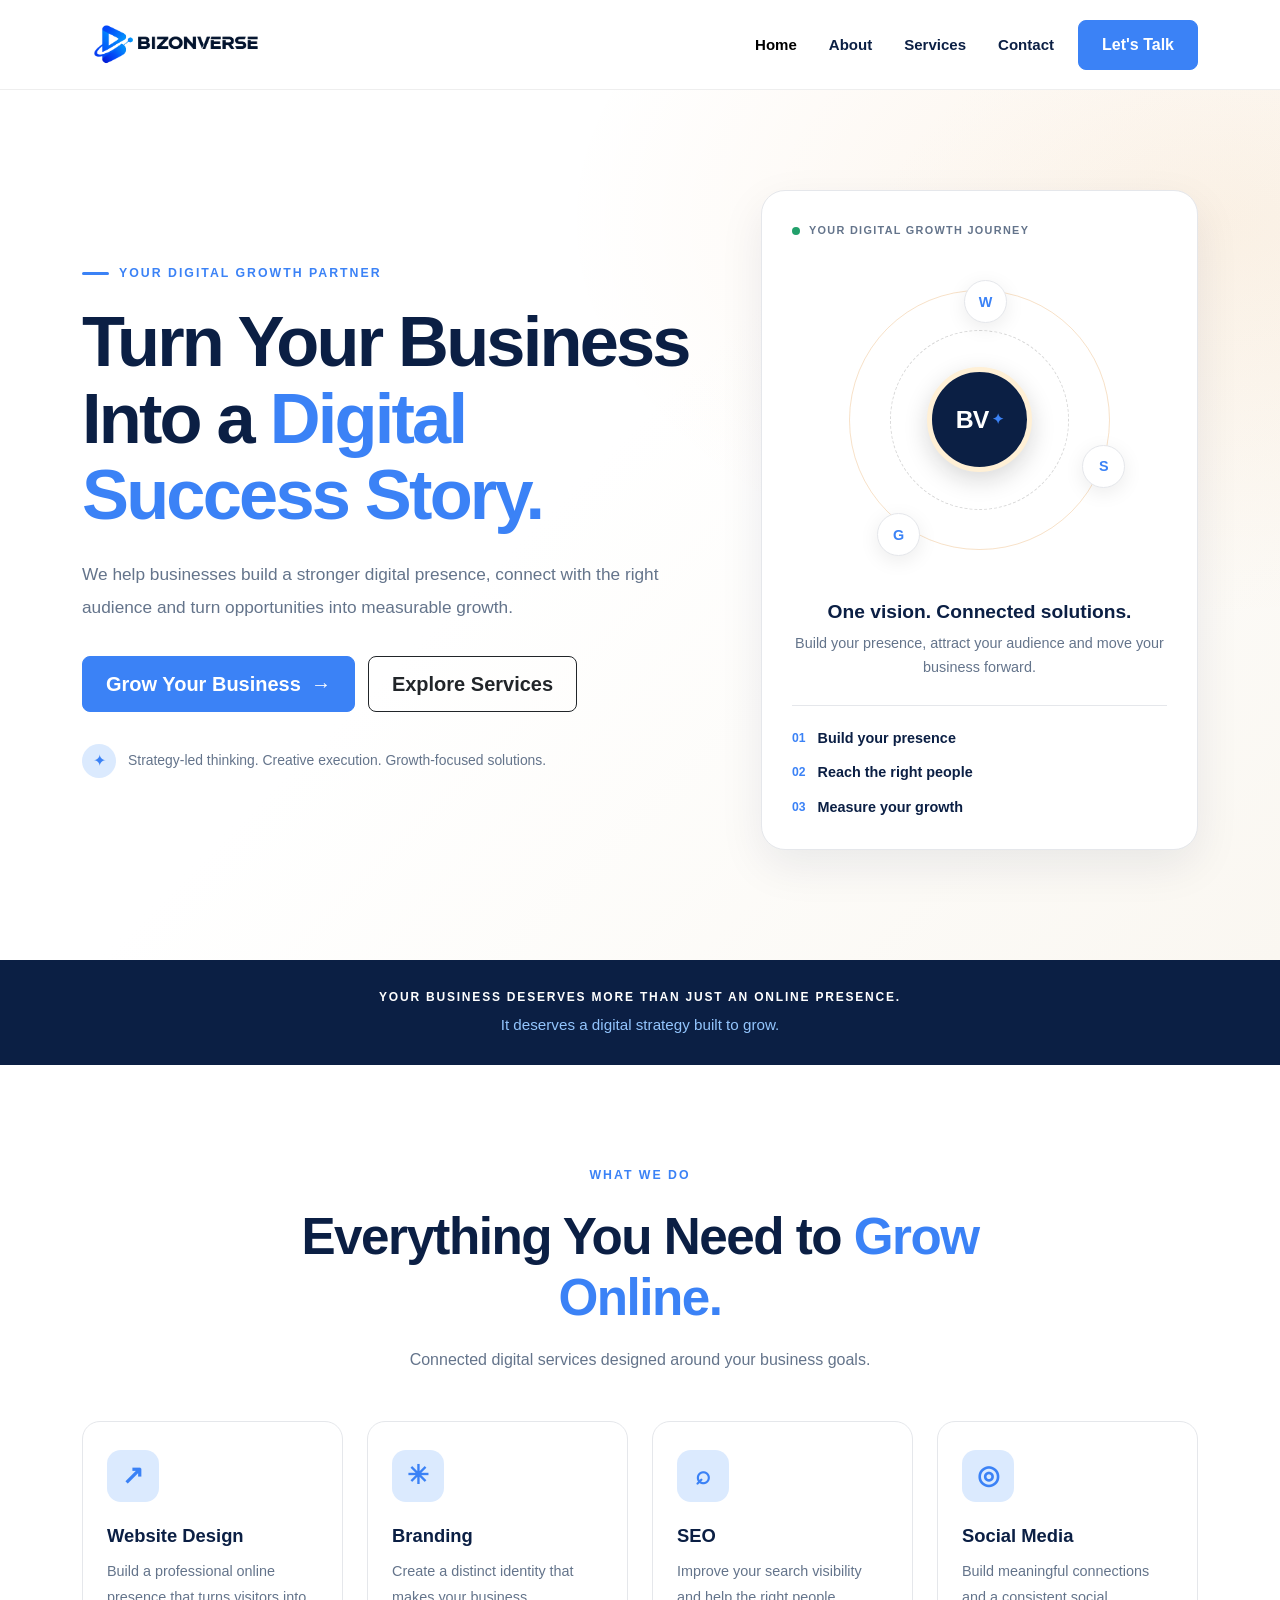
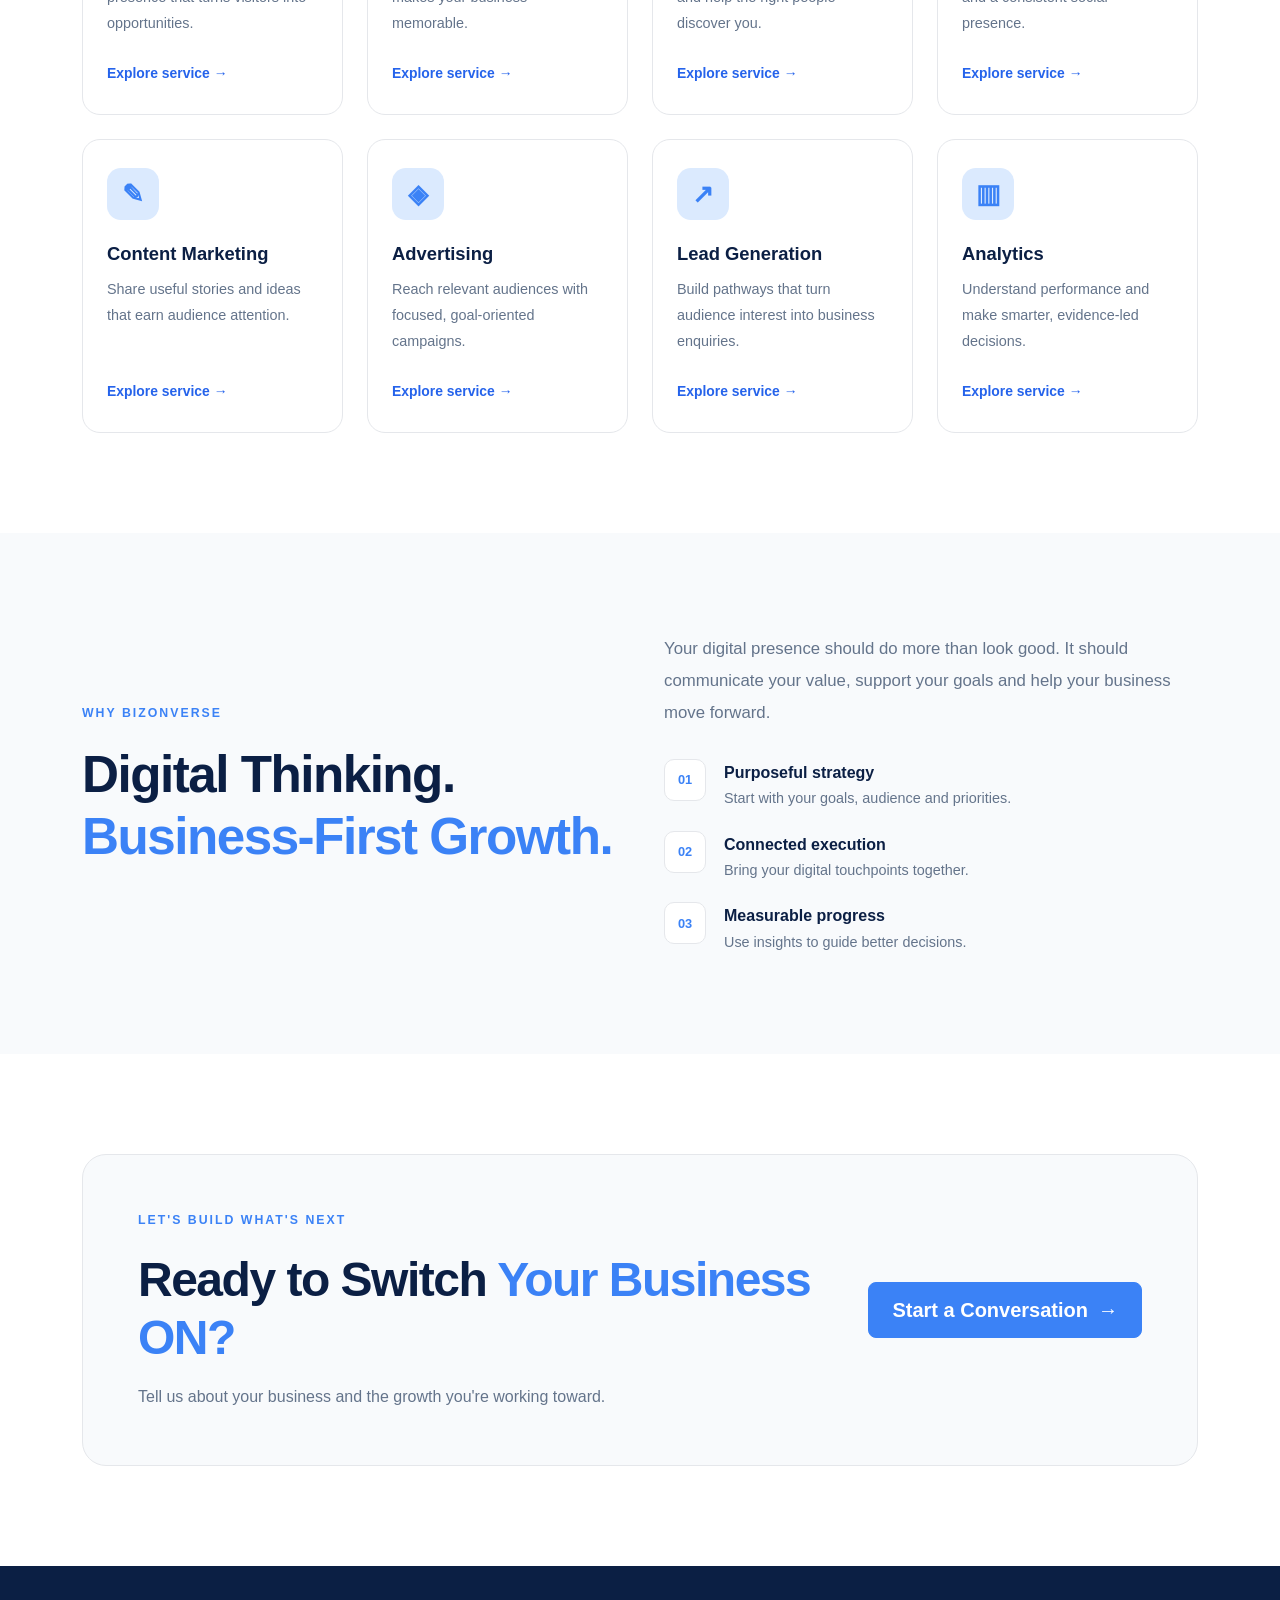
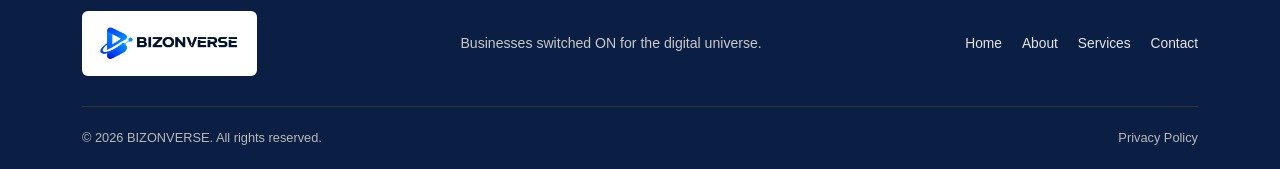
==== index.html @ 844cd247 "Initial BIZONVERSE static website" ====
<!DOCTYPE html>
<html lang="en">

<head>
    <meta charset="UTF-8">
    <meta name="viewport" content="width=device-width, initial-scale=1.0">
    <meta name="description"
        content="BIZONVERSE helps businesses grow with website design, branding, SEO, social media, content marketing, advertising, lead generation and analytics.">
    <meta name="theme-color" content="#111111">
    <title>BIZONVERSE | Your Digital Growth Partner</title>

    <!-- Bootstrap 5 -->
    <link href="https://cdn.jsdelivr.net/npm/bootstrap@5.3.3/dist/css/bootstrap.min.css" rel="stylesheet"
        integrity="sha384-QWTKZyjpPEjISv5WaRU9OFeRpok6YctnYmDr5pNlyT2bRjXh0JMhjY6hW+ALEwIH" crossorigin="anonymous">

    <link rel="stylesheet" href="css/style.css">
</head>

<body>

    <a class="skip-link" href="#main-content">Skip to content</a>

    <header class="site-header">
        <nav class="navbar navbar-expand-lg navbar-light bg-white">
            <div class="container">
                <a class="navbar-brand brand-name" href="index.html" aria-label="BIZONVERSE home">
                    <img src="assets/bizonverse-logo.png" alt="BIZONVERSE — Your Digital Growth Partner"
                        class="site-logo">
                </a>

                <button class="navbar-toggler" type="button" data-bs-toggle="collapse" data-bs-target="#mainNavigation"
                    aria-controls="mainNavigation" aria-expanded="false" aria-label="Toggle navigation">
                    <span class="navbar-toggler-icon"></span>
                </button>

                <div class="collapse navbar-collapse" id="mainNavigation">
                    <ul class="navbar-nav ms-auto align-items-lg-center gap-lg-3">
                        <li class="nav-item"><a class="nav-link active" aria-current="page" href="index.html">Home</a>
                        </li>
                        <li class="nav-item"><a class="nav-link" href="about.html">About</a></li>
                        <li class="nav-item"><a class="nav-link" href="services.html">Services</a></li>
                        <li class="nav-item"><a class="nav-link" href="contact.html">Contact</a></li>
                        <li class="nav-item">
                            <a class="btn btn-brand nav-cta" href="#contact">Let's Talk</a>
                        </li>
                    </ul>
                </div>
            </div>
        </nav>
    </header>

    <main id="main-content">

        <section class="hero-section">
            <div class="container">
                <div class="row align-items-center g-5">
                    <div class="col-lg-7">
                        <p class="eyebrow"><span></span> YOUR DIGITAL GROWTH PARTNER</p>

                        <h1>
                            Turn Your Business Into a
                            <span class="highlight">Digital Success Story.</span>
                        </h1>

                        <p class="hero-description">
                            We help businesses build a stronger digital presence,
                            connect with the right audience and turn opportunities
                            into measurable growth.
                        </p>

                        <div class="hero-actions">
                            <a class="btn btn-brand btn-lg" href="#contact">Grow Your Business <span
                                    aria-hidden="true">→</span></a>
                            <a class="btn btn-outline-dark btn-lg" href="#services">Explore Services</a>
                        </div>

                        <div class="hero-proof">
                            <span class="proof-icon" aria-hidden="true">✦</span>
                            <p>Strategy-led thinking. Creative execution. Growth-focused solutions.</p>
                        </div>
                    </div>

                    <div class="col-lg-5">
                        <div class="growth-card">
                            <div class="growth-card-top">
                                <span class="status-dot"></span>
                                <span>YOUR DIGITAL GROWTH JOURNEY</span>
                            </div>

                            <div class="growth-orbit" aria-hidden="true">
                                <div class="orbit orbit-one"></div>
                                <div class="orbit orbit-two"></div>
                                <div class="orbit-center">BV<span>✦</span></div>
                                <span class="orbit-node node-one">W</span>
                                <span class="orbit-node node-two">S</span>
                                <span class="orbit-node node-three">G</span>
                            </div>

                            <h2>One vision. Connected solutions.</h2>
                            <p>Build your presence, attract your audience and move your business forward.</p>

                            <div class="growth-steps">
                                <div><span>01</span> Build your presence</div>
                                <div><span>02</span> Reach the right people</div>
                                <div><span>03</span> Measure your growth</div>
                            </div>
                        </div>
                    </div>
                </div>
            </div>
        </section>

        <section class="intro-strip">
            <div class="container">
                <p>YOUR BUSINESS DESERVES MORE THAN JUST AN ONLINE PRESENCE.</p>
                <span>It deserves a digital strategy built to grow.</span>
            </div>
        </section>

        <section class="section-padding services-section" id="services">
            <div class="container">
                <div class="section-heading">
                    <p class="eyebrow">WHAT WE DO</p>
                    <h2>Everything You Need to <span class="highlight">Grow Online.</span></h2>
                    <p>Connected digital services designed around your business goals.</p>
                </div>

                <div class="row g-4">
                    <div class="col-md-6 col-lg-3">
                        <article class="service-card">
                            <div class="service-icon" aria-hidden="true">↗</div>
                            <h3>Website Design</h3>
                            <p>Build a professional online presence that turns visitors into opportunities.</p>
                            <a href="#contact" aria-label="Enquire about Website Design">Explore service →</a>
                        </article>
                    </div>

                    <div class="col-md-6 col-lg-3">
                        <article class="service-card">
                            <div class="service-icon" aria-hidden="true">✳</div>
                            <h3>Branding</h3>
                            <p>Create a distinct identity that makes your business memorable.</p>
                            <a href="#contact" aria-label="Enquire about Branding">Explore service →</a>
                        </article>
                    </div>

                    <div class="col-md-6 col-lg-3">
                        <article class="service-card">
                            <div class="service-icon" aria-hidden="true">⌕</div>
                            <h3>SEO</h3>
                            <p>Improve your search visibility and help the right people discover you.</p>
                            <a href="#contact" aria-label="Enquire about SEO">Explore service →</a>
                        </article>
                    </div>

                    <div class="col-md-6 col-lg-3">
                        <article class="service-card">
                            <div class="service-icon" aria-hidden="true">◎</div>
                            <h3>Social Media</h3>
                            <p>Build meaningful connections and a consistent social presence.</p>
                            <a href="#contact" aria-label="Enquire about Social Media">Explore service →</a>
                        </article>
                    </div>

                    <div class="col-md-6 col-lg-3">
                        <article class="service-card">
                            <div class="service-icon" aria-hidden="true">✎</div>
                            <h3>Content Marketing</h3>
                            <p>Share useful stories and ideas that earn audience attention.</p>
                            <a href="#contact" aria-label="Enquire about Content Marketing">Explore service →</a>
                        </article>
                    </div>

                    <div class="col-md-6 col-lg-3">
                        <article class="service-card">
                            <div class="service-icon" aria-hidden="true">◈</div>
                            <h3>Advertising</h3>
                            <p>Reach relevant audiences with focused, goal-oriented campaigns.</p>
                            <a href="#contact" aria-label="Enquire about Advertising">Explore service →</a>
                        </article>
                    </div>

                    <div class="col-md-6 col-lg-3">
                        <article class="service-card">
                            <div class="service-icon" aria-hidden="true">↗</div>
                            <h3>Lead Generation</h3>
                            <p>Build pathways that turn audience interest into business enquiries.</p>
                            <a href="#contact" aria-label="Enquire about Lead Generation">Explore service →</a>
                        </article>
                    </div>

                    <div class="col-md-6 col-lg-3">
                        <article class="service-card">
                            <div class="service-icon" aria-hidden="true">▥</div>
                            <h3>Analytics</h3>
                            <p>Understand performance and make smarter, evidence-led decisions.</p>
                            <a href="#contact" aria-label="Enquire about Analytics">Explore service →</a>
                        </article>
                    </div>
                </div>
            </div>
        </section>

        <section class="about-section section-padding" id="about">
            <div class="container">
                <div class="row align-items-center g-5">
                    <div class="col-lg-6">
                        <p class="eyebrow">WHY BIZONVERSE</p>
                        <h2>Digital Thinking.<br><span class="highlight">Business-First Growth.</span></h2>
                    </div>
                    <div class="col-lg-6">
                        <p class="about-copy">
                            Your digital presence should do more than look good.
                            It should communicate your value, support your goals and
                            help your business move forward.
                        </p>
                        <div class="value-list">
                            <div><span>01</span>
                                <p><strong>Purposeful strategy</strong><br>Start with your goals, audience and
                                    priorities.</p>
                            </div>
                            <div><span>02</span>
                                <p><strong>Connected execution</strong><br>Bring your digital touchpoints together.</p>
                            </div>
                            <div><span>03</span>
                                <p><strong>Measurable progress</strong><br>Use insights to guide better decisions.</p>
                            </div>
                        </div>
                    </div>
                </div>
            </div>
        </section>

        <section class="contact-section section-padding" id="contact">
            <div class="container">
                <div class="contact-panel">
                    <div>
                        <p class="eyebrow">LET'S BUILD WHAT'S NEXT</p>
                        <h2>Ready to Switch <span class="highlight">Your Business ON?</span></h2>
                        <p>Tell us about your business and the growth you're working toward.</p>
                    </div>
                    <a class="btn btn-brand btn-lg" href="https://www.bizonverse.com/contact/">Start a Conversation
                        <span aria-hidden="true">→</span></a>
                </div>
            </div>
        </section>

    </main>

    <footer class="site-footer">
        <div class="container">
            <div class="footer-main">
                <a class="navbar-brand brand-name footer-brand" href="#main-content" aria-label="BIZONVERSE home">
                    <img src="assets/bizonverse-logo.png" alt="BIZONVERSE — Your Digital Growth Partner"
                        class="site-logo footer-logo">
                </a>
                <p>Businesses switched ON for the digital universe.</p>
                <div class="footer-links">
                    <a href="index.html">Home</a>
                    <a href="about.html">About</a>
                    <a href="services.html">Services</a>
                    <a href="contact.html">Contact</a>
                </div>
            </div>
            <div class="footer-bottom">
                <p>© <span id="current-year">2026</span> BIZONVERSE. All rights reserved.</p>
                <a href="privacy-policy.html">Privacy Policy</a>
            </div>
        </div>
    </footer>

    <script src="https://cdn.jsdelivr.net/npm/bootstrap@5.3.3/dist/js/bootstrap.bundle.min.js"
        integrity="sha384-YvpcrYf0tY3lHB60NNkmXc5s9fDVZLESaAA55NDzOxhy9GkcIdslK1eN7N6jIeHz"
        crossorigin="anonymous"></script>
    <script src="js/main.js"></script>
</body>

</html>
---- css/style.css ----
:root {
  --bv-navy: #0B1F44;
  --bv-blue: #3B82F6;
  --bv-blue-hover: #2563EB;
  --bv-white: #FFFFFF;
  --bv-border: #E5E7EB;
  --bv-surface: #F8FAFC;
  --bv-dark-surface: #061329;
  --bv-text: #0B1F44;
  --bv-muted: #64748B;
  --bv-font: Inter, -apple-system, BlinkMacSystemFont, "Segoe UI", sans-serif;
  --bv-radius: 18px;
  --bv-shadow: 0 16px 45px rgba(11, 31, 68, 0.08);
}

* {
  box-sizing: border-box;
}

html {
  scroll-behavior: smooth;
  scroll-padding-top: 90px;
}

body {
  margin: 0;
  color: var(--bv-text);
  background: var(--bv-white);
  font-family: var(--bv-font);
  font-size: 16px;
  line-height: 1.7;
  -webkit-font-smoothing: antialiased;
}

a {
  color: inherit;
  text-decoration: none;
}

a:focus-visible,
button:focus-visible {
  outline: 3px solid var(--bv-blue);
  outline-offset: 4px;
}

.skip-link {
  position: absolute;
  top: -100px;
  left: 16px;
  z-index: 2000;
  padding: 10px 16px;
  color: var(--bv-white);
  background: var(--bv-navy);
  border-radius: 8px;
}

.skip-link:focus {
  top: 12px;
}

.site-header {
  position: sticky;
  top: 0;
  z-index: 1020;
  background: var(--bv-white);
  border-bottom: 1px solid rgba(17, 17, 17, 0.07);
}

.navbar {
  min-height: 82px;
}

.brand-name {
  color: var(--bv-navy);
  font-size: 1.45rem;
  font-weight: 850;
  letter-spacing: -1px;
}

.brand-name span:first-child {
  color: var(--bv-blue);
}

.brand-name .brand-dot {
  color: var(--bv-blue);
}

.navbar-nav .nav-link {
  color: var(--bv-text);
  font-size: 0.94rem;
  font-weight: 600;
  transition: color 0.2s ease;
}

.navbar-nav .nav-link:hover {
  color: var(--bv-blue);
}

.btn-brand {
  display: inline-flex;
  align-items: center;
  justify-content: center;
  gap: 10px;
  padding: 12px 23px;
  color: var(--bv-white);
  background: var(--bv-blue);
  border: 1px solid var(--bv-blue);
  border-radius: 8px;
  font-weight: 700;
  transition: background 0.2s ease, transform 0.2s ease;
}

.btn-brand:hover {
  color: var(--bv-white);
  background: var(--bv-blue-hover);
  border-color: var(--bv-blue-hover);
  transform: translateY(-2px);
}

.btn-outline-dark {
  padding: 12px 23px;
  border-radius: 8px;
  font-weight: 700;
}

.hero-section {
  position: relative;
  overflow: hidden;
  padding: 100px 0 110px;
  background:
    radial-gradient(ellipse at 95% 15%, rgba(217, 119, 6, 0.09), transparent 38%),
    linear-gradient(135deg, #FFFFFF 45%, #FAF7F1 100%);
}

.eyebrow {
  display: flex;
  align-items: center;
  gap: 10px;
  margin-bottom: 20px;
  color: var(--bv-blue);
  font-size: 0.77rem;
  font-weight: 800;
  letter-spacing: 2px;
}

.eyebrow > span {
  width: 27px;
  height: 3px;
  background: var(--bv-blue);
  border-radius: 4px;
}

.hero-section h1 {
  max-width: 740px;
  margin-bottom: 24px;
  color: var(--bv-navy);
  font-size: clamp(2.7rem, 5.5vw, 4.7rem);
  font-weight: 850;
  letter-spacing: -2.8px;
  line-height: 1.09;
}

.highlight {
  color: var(--bv-blue);
}

.hero-description {
  max-width: 590px;
  margin-bottom: 32px;
  color: var(--bv-muted);
  font-size: 1.08rem;
  line-height: 1.9;
}

.hero-actions {
  display: flex;
  flex-wrap: wrap;
  gap: 13px;
}

.hero-proof {
  display: flex;
  align-items: center;
  gap: 12px;
  margin-top: 32px;
}

.proof-icon {
  display: grid;
  flex-shrink: 0;
  width: 34px;
  height: 34px;
  place-items: center;
  color: var(--bv-blue);
  background: #DBEAFE;
  border-radius: 50%;
}

.hero-proof p {
  margin: 0;
  color: var(--bv-muted);
  font-size: 0.87rem;
}

.growth-card {
  position: relative;
  overflow: hidden;
  padding: 30px;
  background: var(--bv-white);
  border: 1px solid var(--bv-border);
  border-radius: 24px;
  box-shadow: var(--bv-shadow);
}

.growth-card-top {
  display: flex;
  align-items: center;
  gap: 9px;
  color: var(--bv-muted);
  font-size: 0.68rem;
  font-weight: 800;
  letter-spacing: 1.3px;
}

.status-dot {
  width: 8px;
  height: 8px;
  background: #22A06B;
  border-radius: 50%;
}

.growth-orbit {
  position: relative;
  display: grid;
  width: min(100%, 310px);
  aspect-ratio: 1;
  margin: 25px auto;
  place-items: center;
}

.orbit {
  position: absolute;
  border: 1px solid rgba(217, 119, 6, 0.22);
  border-radius: 50%;
}

.orbit-one {
  inset: 8%;
}

.orbit-two {
  inset: 21%;
  border-style: dashed;
  border-color: rgba(17, 17, 17, 0.16);
}

.orbit-center {
  display: flex;
  align-items: center;
  justify-content: center;
  gap: 4px;
  width: 105px;
  height: 105px;
  color: var(--bv-white);
  background: var(--bv-navy);
  border: 5px solid #FFF0D6;
  border-radius: 50%;
  font-size: 1.55rem;
  font-weight: 850;
  letter-spacing: -1px;
  box-shadow: 0 8px 25px rgba(17, 17, 17, 0.16);
}

.orbit-center span {
  color: var(--bv-blue);
  font-size: 0.85rem;
}

.orbit-node {
  position: absolute;
  display: grid;
  width: 43px;
  height: 43px;
  place-items: center;
  color: var(--bv-blue);
  background: var(--bv-white);
  border: 1px solid var(--bv-border);
  border-radius: 50%;
  font-size: 0.9rem;
  font-weight: 800;
  box-shadow: 0 5px 20px rgba(17, 17, 17, 0.08);
}

.node-one {
  top: 5%;
  left: 45%;
}

.node-two {
  right: 3%;
  bottom: 28%;
}

.node-three {
  bottom: 6%;
  left: 17%;
}

.growth-card h2 {
  color: var(--bv-navy);
  font-size: 1.2rem;
  font-weight: 800;
  text-align: center;
}

.growth-card > p {
  color: var(--bv-muted);
  font-size: 0.9rem;
  text-align: center;
}

.growth-steps {
  display: grid;
  gap: 10px;
  margin-top: 25px;
  padding-top: 20px;
  border-top: 1px solid var(--bv-border);
}

.growth-steps div {
  display: flex;
  align-items: center;
  gap: 12px;
  font-size: 0.9rem;
  font-weight: 600;
}

.growth-steps span {
  color: var(--bv-blue);
  font-size: 0.76rem;
  font-weight: 850;
}

.intro-strip {
  padding: 27px 0;
  color: var(--bv-white);
  background: var(--bv-navy);
  text-align: center;
}

.intro-strip p {
  margin-bottom: 3px;
  font-size: 0.75rem;
  font-weight: 800;
  letter-spacing: 1.8px;
}

.intro-strip span {
  color: #93C5FD;
  font-size: 0.95rem;
}

.section-padding {
  padding: 100px 0;
}

.services-section {
  background: var(--bv-white);
}

.section-heading {
  max-width: 720px;
  margin: 0 auto 48px;
  text-align: center;
}

.section-heading .eyebrow {
  justify-content: center;
}

.section-heading h2,
.about-section h2,
.contact-panel h2 {
  margin-bottom: 17px;
  color: var(--bv-navy);
  font-size: clamp(2rem, 4vw, 3.25rem);
  font-weight: 850;
  letter-spacing: -1.5px;
  line-height: 1.2;
}

.section-heading > p:last-child {
  color: var(--bv-muted);
}

.service-card {
  height: 100%;
  padding: 28px 24px;
  background: var(--bv-white);
  border: 1px solid var(--bv-border);
  border-radius: var(--bv-radius);
  transition: transform 0.25s ease, box-shadow 0.25s ease, border-color 0.25s ease;
}

.service-card:hover {
  transform: translateY(-6px);
  border-color: #93C5FD;
  box-shadow: var(--bv-shadow);
}

.service-icon {
  display: grid;
  width: 52px;
  height: 52px;
  margin-bottom: 23px;
  place-items: center;
  color: var(--bv-blue);
  background: #DBEAFE;
  border-radius: 14px;
  font-size: 1.65rem;
  font-weight: 700;
}

.service-card h3 {
  margin-bottom: 12px;
  color: var(--bv-navy);
  font-size: 1.15rem;
  font-weight: 800;
}

.service-card p {
  min-height: 82px;
  margin-bottom: 18px;
  color: var(--bv-muted);
  font-size: 0.9rem;
  line-height: 1.8;
}

.service-card a {
  color: var(--bv-blue-hover);
  font-size: 0.87rem;
  font-weight: 800;
}

.service-card a:hover {
  color: var(--bv-navy);
}

.about-section {
  background: var(--bv-surface);
}

.about-copy {
  margin-bottom: 30px;
  color: var(--bv-muted);
  font-size: 1.05rem;
  line-height: 1.9;
}

.value-list {
  display: grid;
  gap: 20px;
}

.value-list > div {
  display: flex;
  align-items: flex-start;
  gap: 18px;
}

.value-list > div > span {
  display: grid;
  flex-shrink: 0;
  width: 42px;
  height: 42px;
  place-items: center;
  color: var(--bv-blue);
  background: var(--bv-white);
  border: 1px solid var(--bv-border);
  border-radius: 10px;
  font-size: 0.8rem;
  font-weight: 850;
}

.value-list p {
  margin: 0;
  color: var(--bv-muted);
  font-size: 0.9rem;
}

.value-list strong {
  color: var(--bv-navy);
  font-size: 1rem;
}

.contact-section {
  background: var(--bv-white);
}

.contact-panel {
  display: flex;
  align-items: center;
  justify-content: space-between;
  gap: 35px;
  padding: 55px;
  background: #F8FAFC;
  border: 1px solid #E5E7EB;
  border-radius: 24px;
}

.contact-panel > div {
  max-width: 680px;
}

.contact-panel h2 {
  font-size: clamp(2rem, 4vw, 3rem);
}

.contact-panel p:last-child {
  margin-bottom: 0;
  color: var(--bv-muted);
}

.site-footer {
  padding: 45px 0 20px;
  color: #E5E5E5;
  background: var(--bv-navy);
}

.footer-main {
  display: flex;
  align-items: center;
  justify-content: space-between;
  flex-wrap: wrap;
  gap: 20px;
  padding-bottom: 30px;
}

.footer-brand {
  color: var(--bv-white);
}

.footer-main > p {
  margin: 0;
  color: #C8C8C8;
  font-size: 0.88rem;
}

.footer-links {
  display: flex;
  flex-wrap: wrap;
  gap: 20px;
  font-size: 0.86rem;
}

.footer-links a:hover,
.footer-bottom a:hover {
  color: #93C5FD;
}

.footer-bottom {
  display: flex;
  align-items: center;
  justify-content: space-between;
  flex-wrap: wrap;
  gap: 12px;
  padding-top: 20px;
  border-top: 1px solid #353535;
  color: #B8B8B8;
  font-size: 0.8rem;
}

.footer-bottom p {
  margin: 0;
}

@media (max-width: 991.98px) {
  .hero-section {
    padding: 75px 0;
  }

  .navbar-collapse {
    padding: 18px 0;
  }

  .navbar-nav {
    align-items: stretch !important;
  }

  .navbar-nav .nav-cta {
    margin-top: 8px;
  }

  .contact-panel {
    align-items: flex-start;
    flex-direction: column;
    padding: 38px;
  }
}

@media (max-width: 575.98px) {
  .navbar {
    min-height: 72px;
  }

  .brand-name {
    font-size: 1.25rem;
  }

  .hero-section {
    padding: 58px 0;
  }

  .hero-section h1 {
    font-size: clamp(2.35rem, 11vw, 3.4rem);
    letter-spacing: -1.8px;
  }

  .hero-description {
    font-size: 1rem;
  }

  .hero-actions {
    flex-direction: column;
    align-items: stretch;
  }

  .hero-actions .btn {
    width: 100%;
  }

  .growth-card {
    padding: 23px 18px;
  }

  .section-padding {
    padding: 68px 0;
  }

  .section-heading {
    margin-bottom: 34px;
  }

  .service-card {
    padding: 24px;
  }

  .service-card p {
    min-height: 0;
  }

  .contact-panel {
    padding: 28px 22px;
  }

  .contact-panel .btn {
    width: 100%;
    padding-inline: 12px;
    font-size: 0.95rem;
  }

  .footer-main,
  .footer-bottom {
    align-items: flex-start;
    flex-direction: column;
  }

  .footer-links {
    gap: 16px;
  }
}

@media (prefers-reduced-motion: reduce) {
  *,
  *::before,
  *::after {
    scroll-behavior: auto !important;
    animation-duration: 0.01ms !important;
    transition-duration: 0.01ms !important;
  }
}



.site-logo {
  display: block;
  width: 190px;
  max-width: 100%;
  height: auto;
  object-fit: contain;
}


.footer-logo {
  width: 175px;
  background: #FFFFFF;
  padding: 6px 8px;
  border-radius: 6px;
}


@media (max-width: 575.98px) {
  .site-logo {
    width: 155px;
  }

  .footer-logo {
    width: 150px;
  }
}
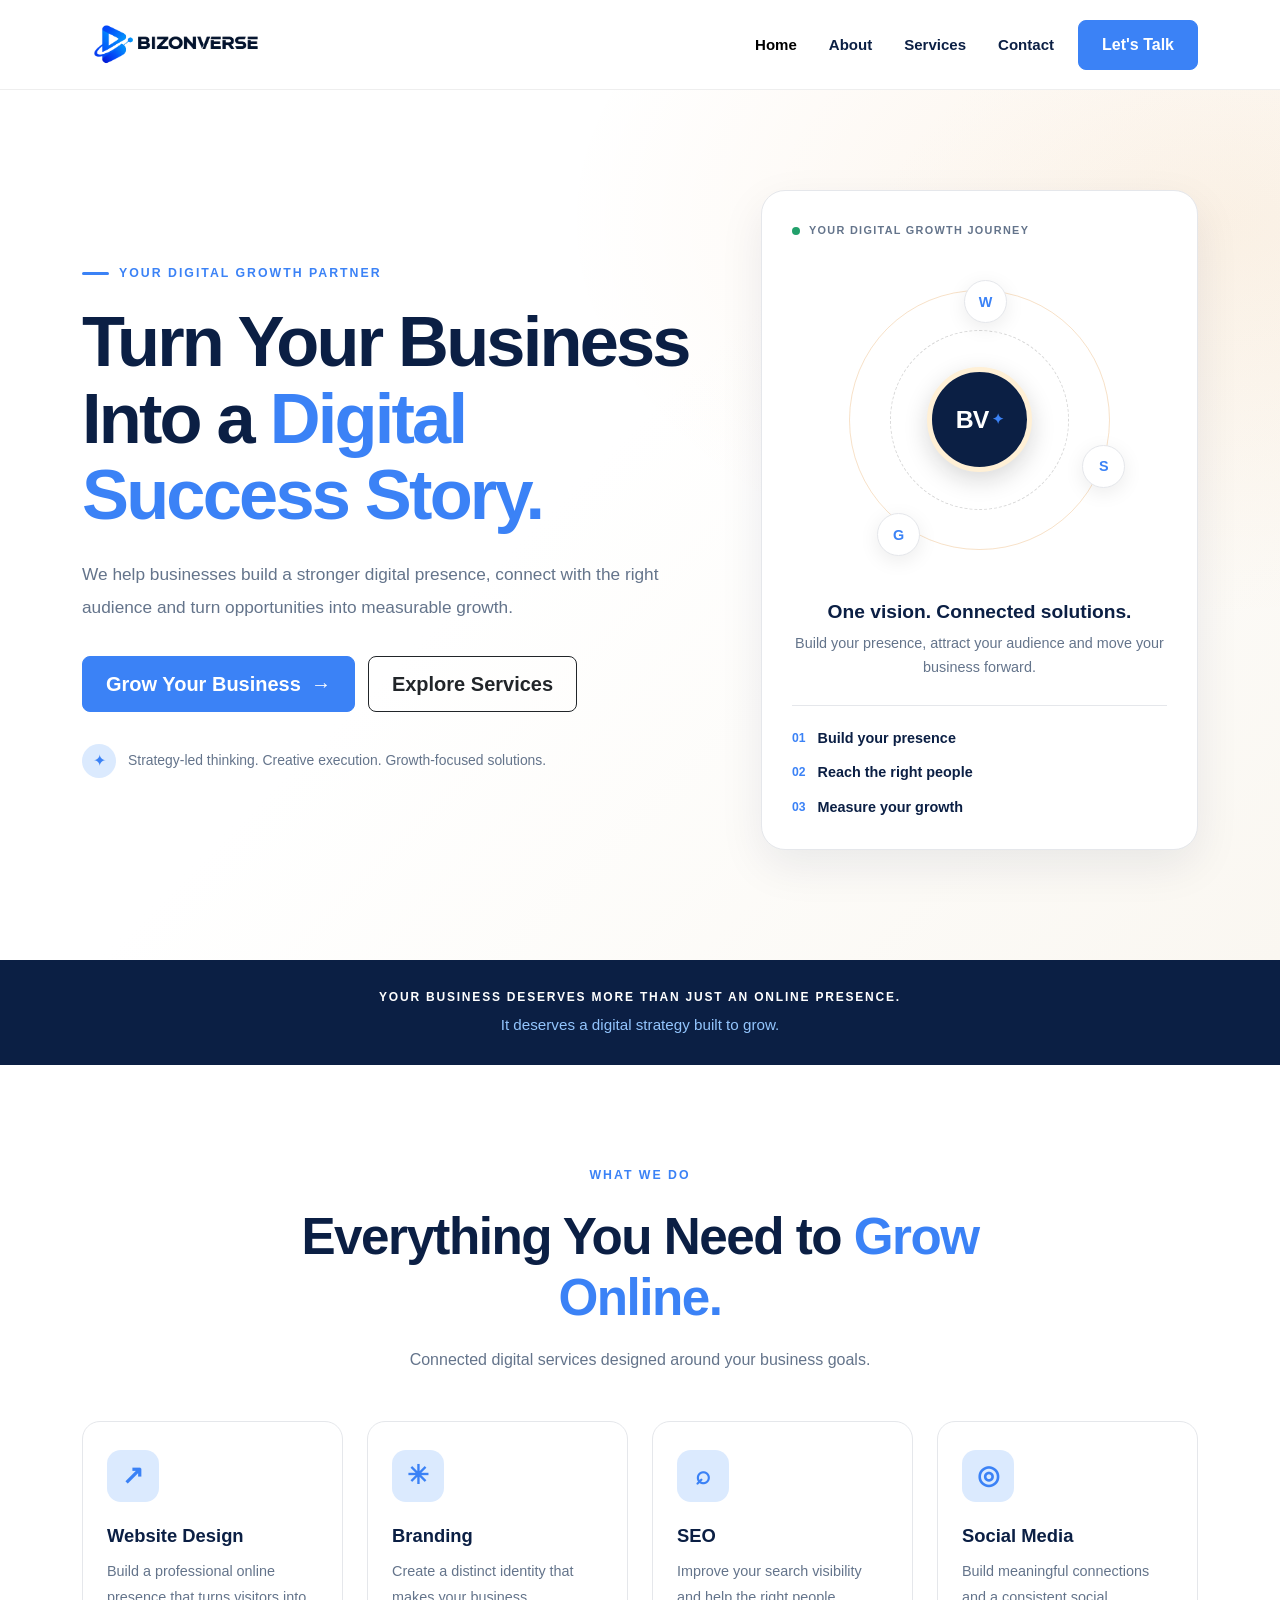
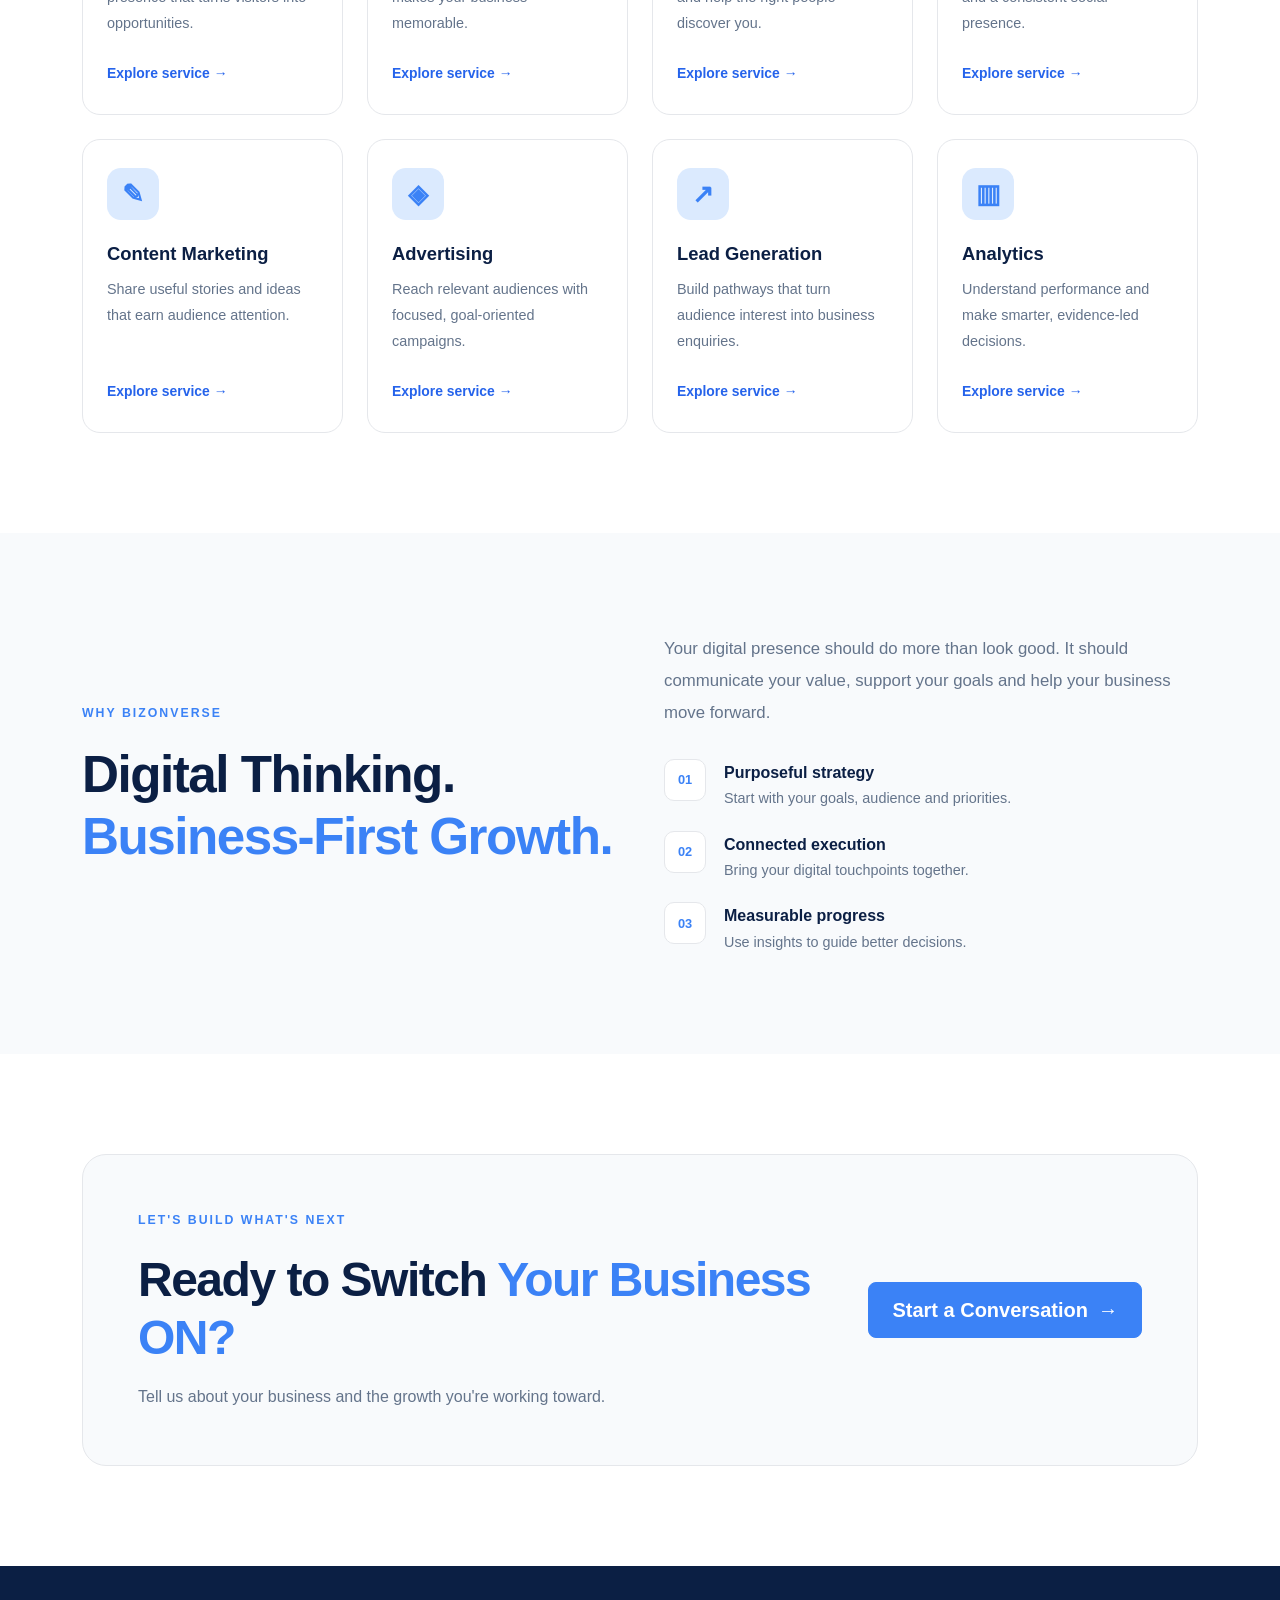
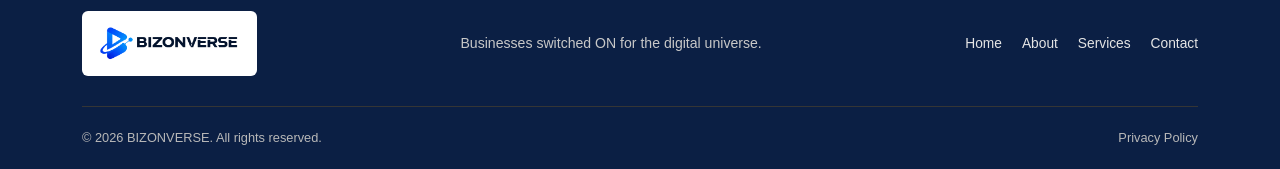
==== commit c7843c05: "Optimize logo image with WebP" ====
--- a/index.html
+++ b/index.html
@@ -2,12 +2,35 @@
 <html lang="en">
 
 <head>
+    <!-- Google tag (gtag.js) -->
+    <script async src="https://www.googletagmanager.com/gtag/js?id=G-BG7Q9536P5"></script>
+    <script>
+        window.dataLayer = window.dataLayer || [];
+        function gtag(){dataLayer.push(arguments);}
+        gtag('js', new Date());
+        gtag('config', 'G-BG7Q9536P5');
+    </script>
     <meta charset="UTF-8">
     <meta name="viewport" content="width=device-width, initial-scale=1.0">
     <meta name="description"
         content="BIZONVERSE helps businesses grow with website design, branding, SEO, social media, content marketing, advertising, lead generation and analytics.">
-    <meta name="theme-color" content="#111111">
+    <meta name="theme-color" content="#0B1F44">
     <title>BIZONVERSE | Your Digital Growth Partner</title>
+    <link rel="canonical" href="https://bizonverse.com/">
+    
+    <!-- Open Graph: Social sharing -->
+    <meta property="og:title" content="BIZONVERSE | Your Digital Growth Partner">
+    <meta property="og:description" content="BIZONVERSE helps businesses grow with website design, branding, SEO, social media, content marketing, advertising, lead generation and analytics.">
+    <meta property="og:url" content="https://bizonverse.com/">
+    <meta property="og:type" content="website">
+    <meta property="og:image" content="https://bizonverse.com/assets/bizonverse-logo.webp">
+    <meta property="og:site_name" content="BIZONVERSE">
+    <meta property="og:locale" content="en_IN">
+    <!-- Twitter/X: Social sharing -->
+    <meta name="twitter:card" content="summary_large_image">
+    <meta name="twitter:title" content="BIZONVERSE | Your Digital Growth Partner">
+    <meta name="twitter:description" content="BIZONVERSE helps businesses grow with website design, branding, SEO, social media, content marketing, advertising, lead generation and analytics.">
+    <meta name="twitter:image" content="https://bizonverse.com/assets/bizonverse-logo.webp">
 
     <!-- Bootstrap 5 -->
     <link href="https://cdn.jsdelivr.net/npm/bootstrap@5.3.3/dist/css/bootstrap.min.css" rel="stylesheet"
@@ -24,7 +47,7 @@
         <nav class="navbar navbar-expand-lg navbar-light bg-white">
             <div class="container">
                 <a class="navbar-brand brand-name" href="index.html" aria-label="BIZONVERSE home">
-                    <img src="assets/bizonverse-logo.png" alt="BIZONVERSE — Your Digital Growth Partner"
+                    <img src="assets/bizonverse-logo.webp" alt="BIZONVERSE — Your Digital Growth Partner"
                         class="site-logo">
                 </a>
 
@@ -251,7 +274,7 @@
         <div class="container">
             <div class="footer-main">
                 <a class="navbar-brand brand-name footer-brand" href="#main-content" aria-label="BIZONVERSE home">
-                    <img src="assets/bizonverse-logo.png" alt="BIZONVERSE — Your Digital Growth Partner"
+                    <img src="assets/bizonverse-logo.webp" alt="BIZONVERSE — Your Digital Growth Partner"
                         class="site-logo footer-logo">
                 </a>
                 <p>Businesses switched ON for the digital universe.</p>
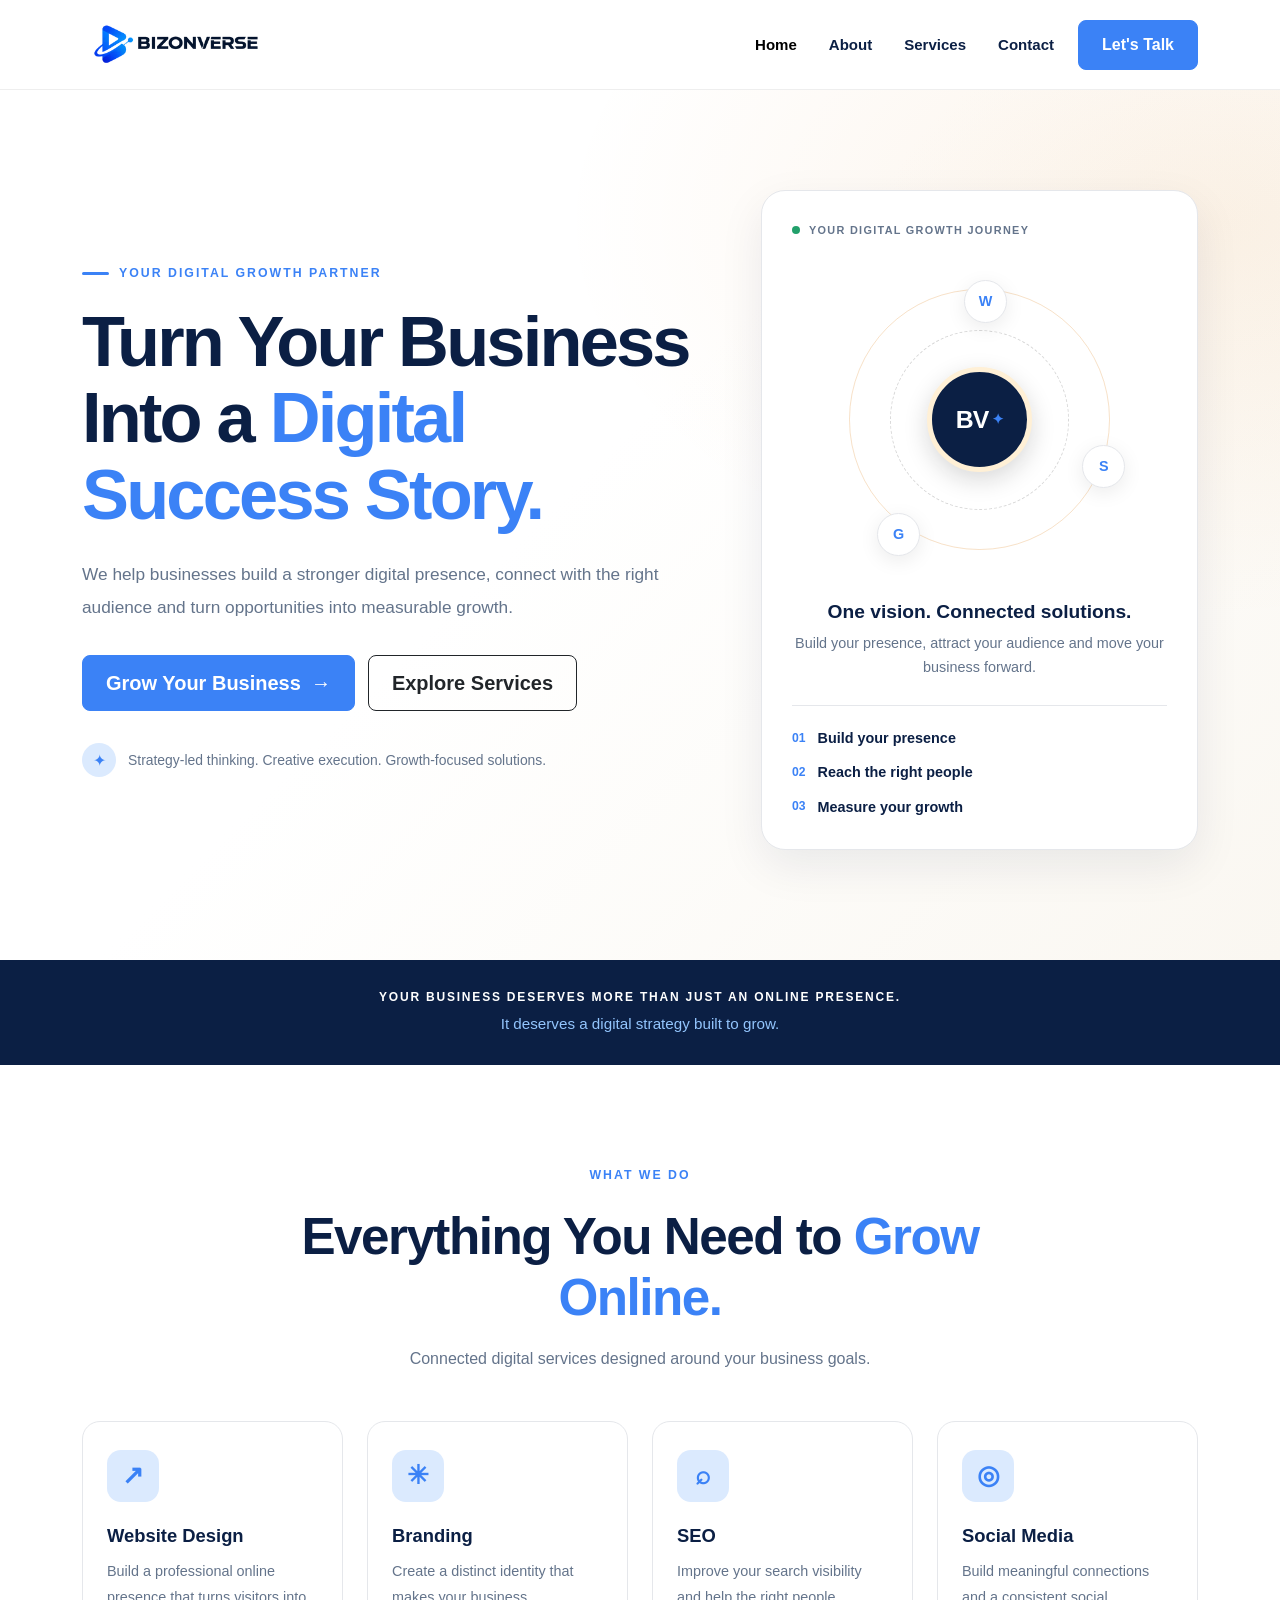
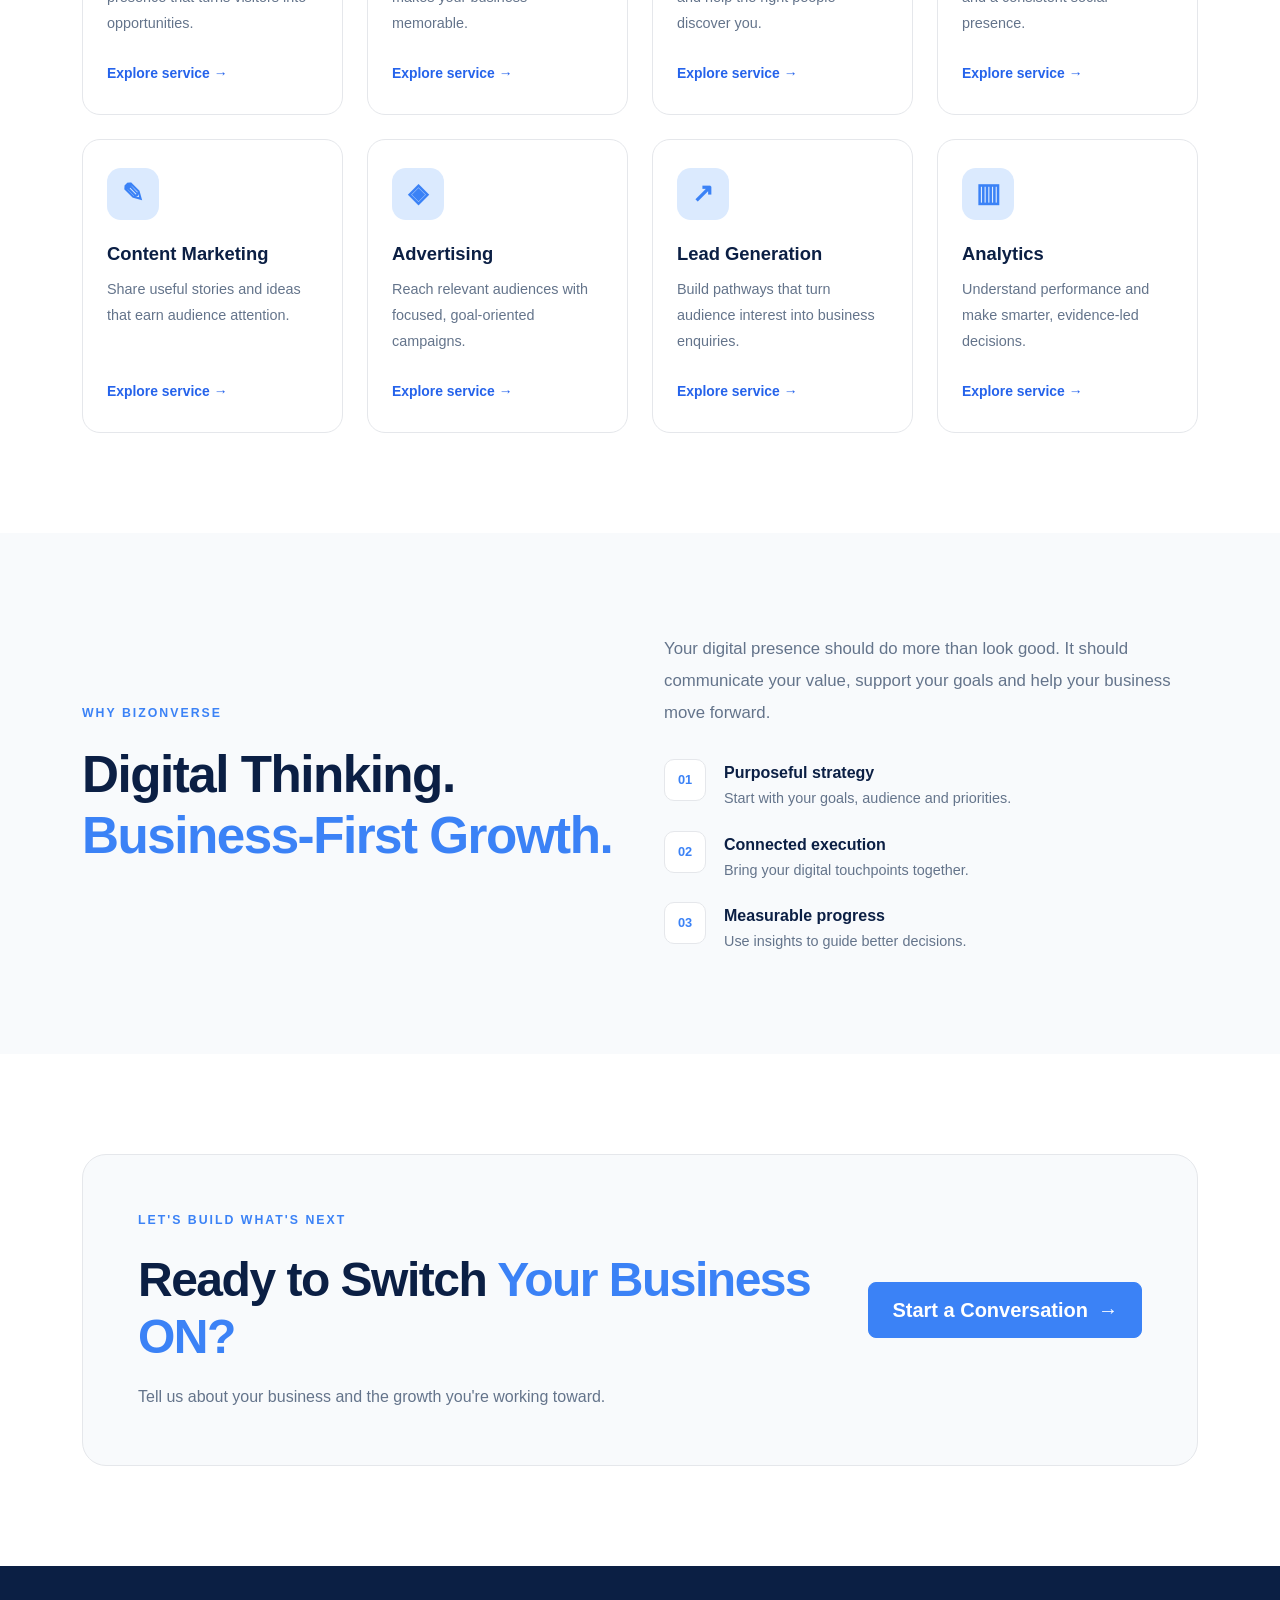
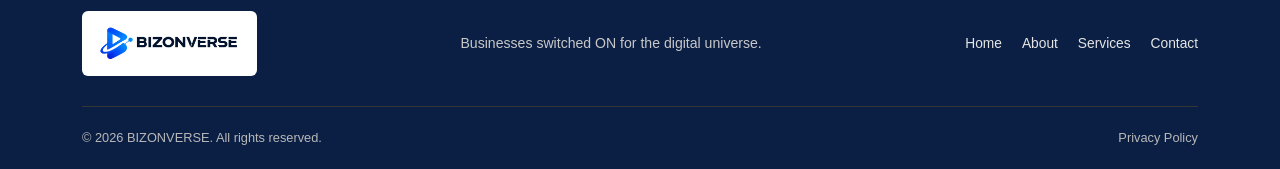
==== commit 7beaac9f: "Resize logo for faster mobile loading" ====
--- a/index.html
+++ b/index.html
@@ -23,14 +23,14 @@
     <meta property="og:description" content="BIZONVERSE helps businesses grow with website design, branding, SEO, social media, content marketing, advertising, lead generation and analytics.">
     <meta property="og:url" content="https://bizonverse.com/">
     <meta property="og:type" content="website">
-    <meta property="og:image" content="https://bizonverse.com/assets/bizonverse-logo.webp">
+    <meta property="og:image" content="https://bizonverse.com/assets/bizonverse-logo-small.webp">
     <meta property="og:site_name" content="BIZONVERSE">
     <meta property="og:locale" content="en_IN">
     <!-- Twitter/X: Social sharing -->
     <meta name="twitter:card" content="summary_large_image">
     <meta name="twitter:title" content="BIZONVERSE | Your Digital Growth Partner">
     <meta name="twitter:description" content="BIZONVERSE helps businesses grow with website design, branding, SEO, social media, content marketing, advertising, lead generation and analytics.">
-    <meta name="twitter:image" content="https://bizonverse.com/assets/bizonverse-logo.webp">
+    <meta name="twitter:image" content="https://bizonverse.com/assets/bizonverse-logo-small.webp">
 
     <!-- Bootstrap 5 -->
     <link href="https://cdn.jsdelivr.net/npm/bootstrap@5.3.3/dist/css/bootstrap.min.css" rel="stylesheet"
@@ -47,7 +47,7 @@
         <nav class="navbar navbar-expand-lg navbar-light bg-white">
             <div class="container">
                 <a class="navbar-brand brand-name" href="index.html" aria-label="BIZONVERSE home">
-                    <img src="assets/bizonverse-logo.webp" alt="BIZONVERSE — Your Digital Growth Partner"
+                    <img src="assets/bizonverse-logo-small.webp" alt="BIZONVERSE — Your Digital Growth Partner"
                         class="site-logo">
                 </a>
 
@@ -274,7 +274,7 @@
         <div class="container">
             <div class="footer-main">
                 <a class="navbar-brand brand-name footer-brand" href="#main-content" aria-label="BIZONVERSE home">
-                    <img src="assets/bizonverse-logo.webp" alt="BIZONVERSE — Your Digital Growth Partner"
+                    <img src="assets/bizonverse-logo-small.webp" alt="BIZONVERSE — Your Digital Growth Partner"
                         class="site-logo footer-logo">
                 </a>
                 <p>Businesses switched ON for the digital universe.</p>
